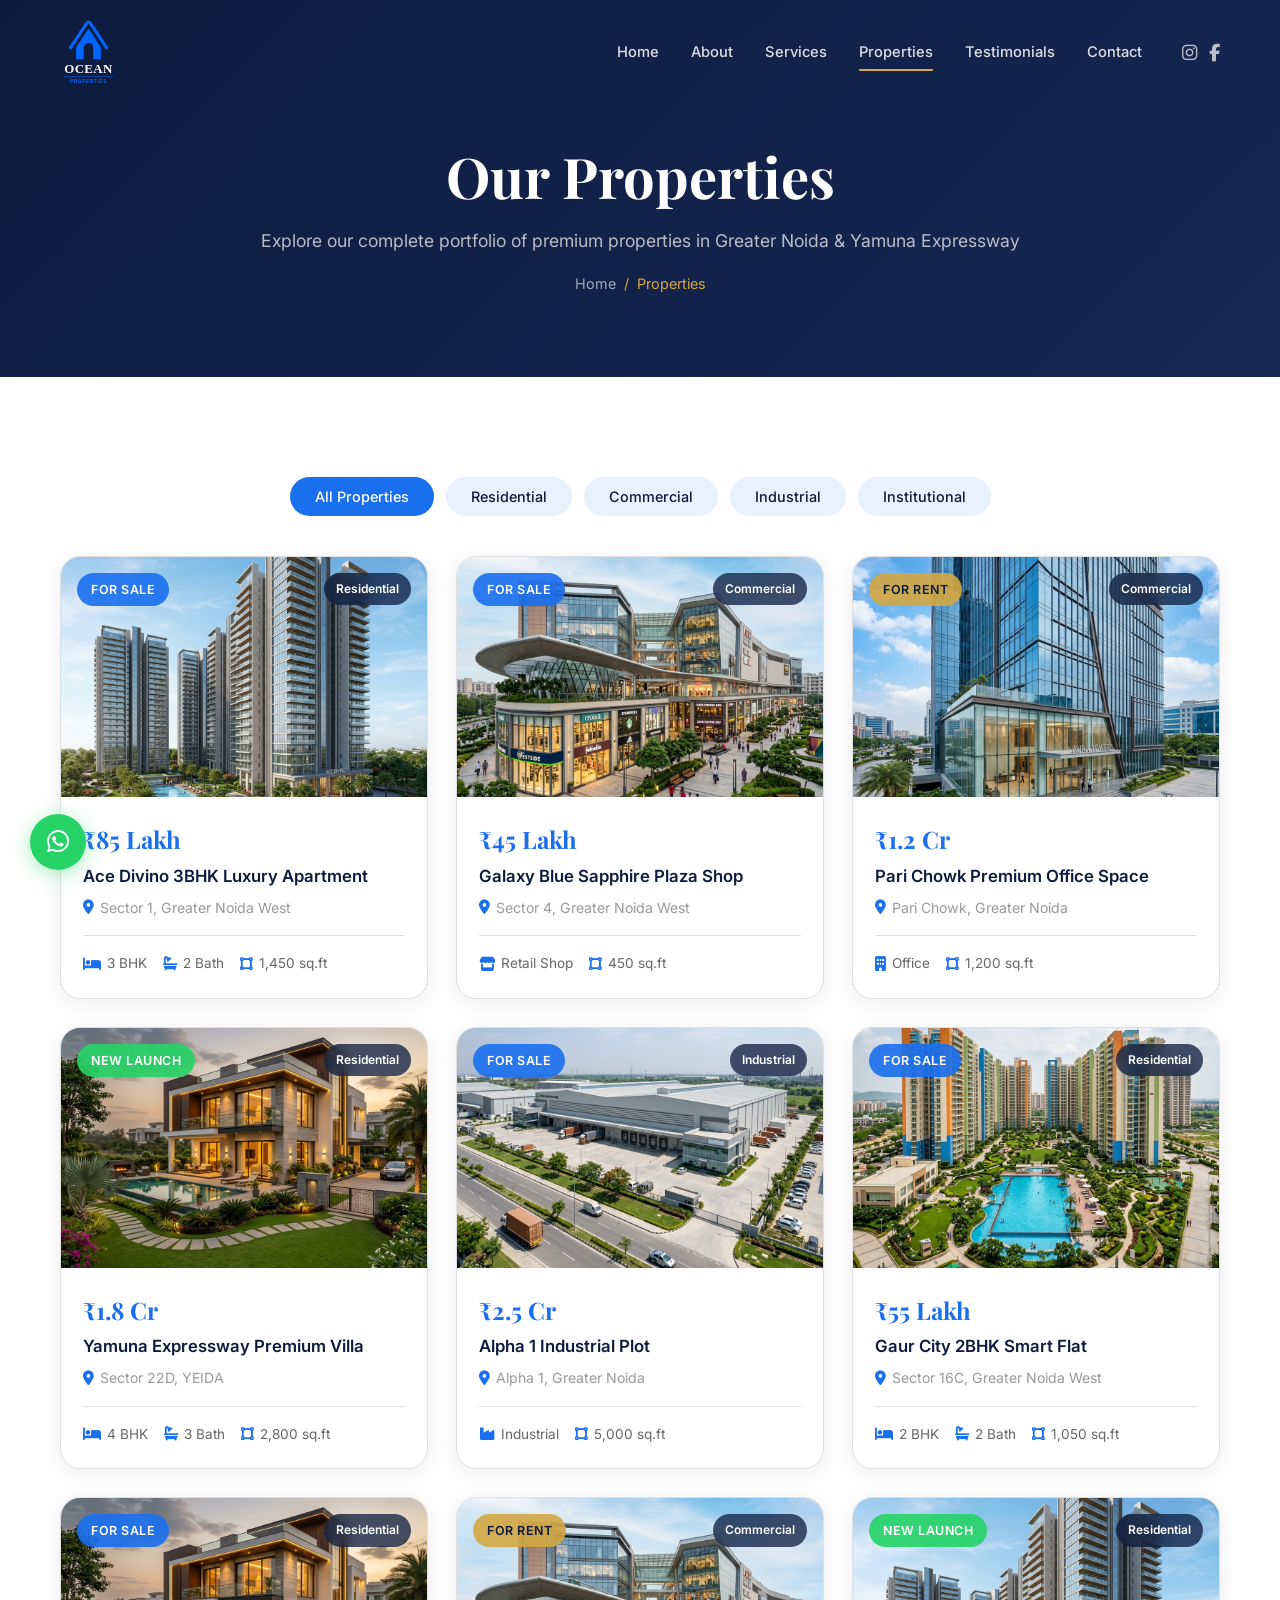
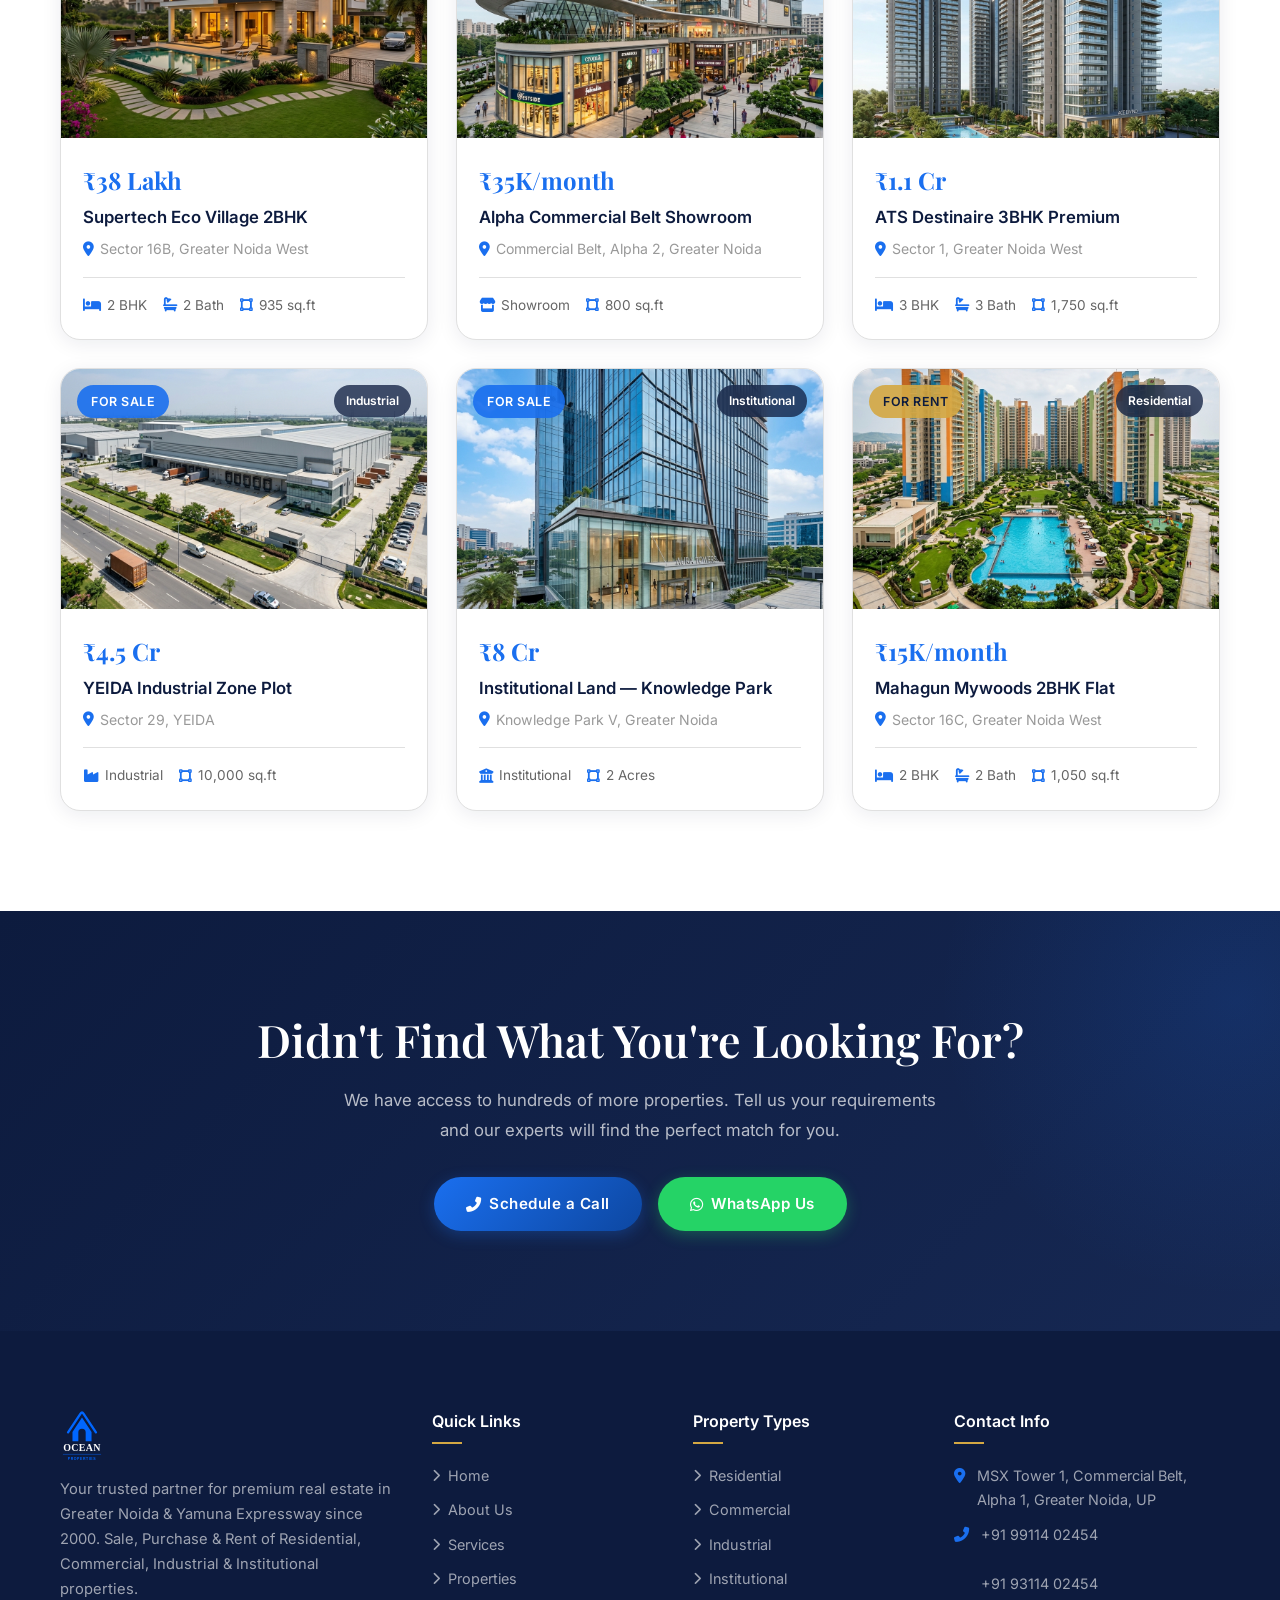
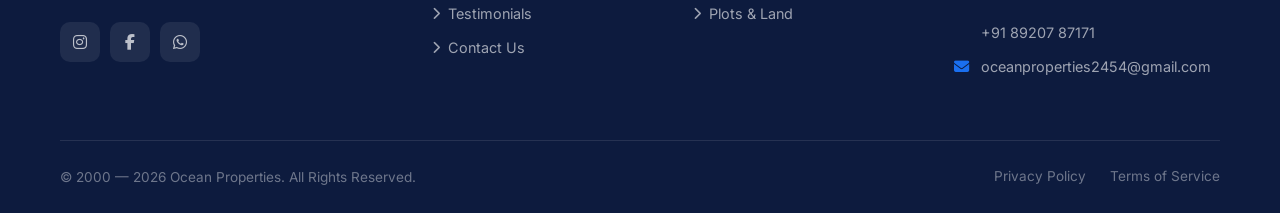
==== properties.html @ 9253c70d "Initial commit: Ocean Properties website ready for GitHub Pages" ====
<!DOCTYPE html>
<html lang="en">
<head>
  <meta charset="UTF-8">
  <meta name="viewport" content="width=device-width, initial-scale=1.0">
  <title>All Properties — Ocean Properties | Greater Noida & YEIDA</title>
  <meta name="description" content="Browse all properties available with Ocean Properties — Residential, Commercial, Industrial & Institutional properties in Greater Noida & Yamuna Expressway.">
  <meta name="keywords" content="properties Greater Noida, YEIDA plots, commercial shops, residential apartments, industrial land">
  
  <!-- Favicon -->
  <link rel="icon" type="image/svg+xml" href="logo.svg">

  <!-- Google Fonts -->
  <link rel="preconnect" href="https://fonts.googleapis.com">
  <link rel="preconnect" href="https://fonts.gstatic.com" crossorigin>

  <!-- Font Awesome Icons -->
  <link rel="stylesheet" href="https://cdnjs.cloudflare.com/ajax/libs/font-awesome/6.5.1/css/all.min.css">

  <!-- Stylesheet -->
  <link rel="stylesheet" href="css/style.css">
</head>
<body>

  <!-- ============ NAVIGATION ============ -->
  <nav class="navbar scrolled" id="navbar">
    <div class="container">
      <a href="index.html" class="navbar-logo">
        <img src="logo.svg" alt="Ocean Properties Logo">
      </a>

      <div class="nav-links" id="navLinks">
        <a href="index.html">Home</a>
        <a href="index.html#about">About</a>
        <a href="index.html#services">Services</a>
        <a href="properties.html" class="active">Properties</a>
        <a href="index.html#testimonials">Testimonials</a>
        <a href="index.html#contact">Contact</a>
        <div class="nav-social">
          <a href="https://www.instagram.com/oceanreal.estate/" target="_blank" rel="noopener" aria-label="Instagram"><i class="fab fa-instagram"></i></a>
          <a href="#" target="_blank" rel="noopener" aria-label="Facebook"><i class="fab fa-facebook-f"></i></a>
        </div>
      </div>

      <button class="hamburger" id="hamburger" aria-label="Toggle navigation menu">
        <span></span>
        <span></span>
        <span></span>
      </button>
    </div>
  </nav>

  <div class="nav-overlay" id="navOverlay"></div>

  <!-- ============ PAGE HERO ============ -->
  <section class="page-hero">
    <div class="container">
      <h1>Our Properties</h1>
      <p>Explore our complete portfolio of premium properties in Greater Noida & Yamuna Expressway</p>
      <div class="breadcrumb">
        <a href="index.html">Home</a>
        <span>/</span>
        <span>Properties</span>
      </div>
    </div>
  </section>

  <!-- ============ PROPERTIES LISTING ============ -->
  <section class="section properties">
    <div class="container">
      <!-- Filter Tabs -->
      <div class="filter-tabs reveal">
        <button class="filter-tab active" data-filter="all">All Properties</button>
        <button class="filter-tab" data-filter="residential">Residential</button>
        <button class="filter-tab" data-filter="commercial">Commercial</button>
        <button class="filter-tab" data-filter="industrial">Industrial</button>
        <button class="filter-tab" data-filter="institutional">Institutional</button>
      </div>

      <div class="properties-grid">

        <!-- Property 1 -->
        <div class="property-card reveal" data-category="residential">
          <div class="property-card-image">
            <img src="images/property-1.png" alt="Ace Divino 3BHK Apartment">
            <span class="property-badge badge-sale">For Sale</span>
            <span class="property-type-badge">Residential</span>
          </div>
          <div class="property-card-content">
            <div class="property-price">₹85 Lakh</div>
            <h3 class="property-title">Ace Divino 3BHK Luxury Apartment</h3>
            <div class="property-location">
              <i class="fas fa-map-marker-alt"></i>
              Sector 1, Greater Noida West
            </div>
            <div class="property-specs">
              <div class="property-spec"><i class="fas fa-bed"></i> 3 BHK</div>
              <div class="property-spec"><i class="fas fa-bath"></i> 2 Bath</div>
              <div class="property-spec"><i class="fas fa-vector-square"></i> 1,450 sq.ft</div>
            </div>
          </div>
        </div>

        <!-- Property 2 -->
        <div class="property-card reveal" data-category="commercial">
          <div class="property-card-image">
            <img src="images/property-2.png" alt="Galaxy Blue Sapphire Plaza">
            <span class="property-badge badge-sale">For Sale</span>
            <span class="property-type-badge">Commercial</span>
          </div>
          <div class="property-card-content">
            <div class="property-price">₹45 Lakh</div>
            <h3 class="property-title">Galaxy Blue Sapphire Plaza Shop</h3>
            <div class="property-location">
              <i class="fas fa-map-marker-alt"></i>
              Sector 4, Greater Noida West
            </div>
            <div class="property-specs">
              <div class="property-spec"><i class="fas fa-store"></i> Retail Shop</div>
              <div class="property-spec"><i class="fas fa-vector-square"></i> 450 sq.ft</div>
            </div>
          </div>
        </div>

        <!-- Property 3 -->
        <div class="property-card reveal" data-category="commercial">
          <div class="property-card-image">
            <img src="images/property-3.png" alt="Pari Chowk Premium Office">
            <span class="property-badge badge-rent">For Rent</span>
            <span class="property-type-badge">Commercial</span>
          </div>
          <div class="property-card-content">
            <div class="property-price">₹1.2 Cr</div>
            <h3 class="property-title">Pari Chowk Premium Office Space</h3>
            <div class="property-location">
              <i class="fas fa-map-marker-alt"></i>
              Pari Chowk, Greater Noida
            </div>
            <div class="property-specs">
              <div class="property-spec"><i class="fas fa-building"></i> Office</div>
              <div class="property-spec"><i class="fas fa-vector-square"></i> 1,200 sq.ft</div>
            </div>
          </div>
        </div>

        <!-- Property 4 -->
        <div class="property-card reveal" data-category="residential">
          <div class="property-card-image">
            <img src="images/property-4.png" alt="Yamuna Expressway Villa">
            <span class="property-badge badge-new">New Launch</span>
            <span class="property-type-badge">Residential</span>
          </div>
          <div class="property-card-content">
            <div class="property-price">₹1.8 Cr</div>
            <h3 class="property-title">Yamuna Expressway Premium Villa</h3>
            <div class="property-location">
              <i class="fas fa-map-marker-alt"></i>
              Sector 22D, YEIDA
            </div>
            <div class="property-specs">
              <div class="property-spec"><i class="fas fa-bed"></i> 4 BHK</div>
              <div class="property-spec"><i class="fas fa-bath"></i> 3 Bath</div>
              <div class="property-spec"><i class="fas fa-vector-square"></i> 2,800 sq.ft</div>
            </div>
          </div>
        </div>

        <!-- Property 5 -->
        <div class="property-card reveal" data-category="industrial">
          <div class="property-card-image">
            <img src="images/property-5.png" alt="Alpha 1 Industrial Plot">
            <span class="property-badge badge-sale">For Sale</span>
            <span class="property-type-badge">Industrial</span>
          </div>
          <div class="property-card-content">
            <div class="property-price">₹2.5 Cr</div>
            <h3 class="property-title">Alpha 1 Industrial Plot</h3>
            <div class="property-location">
              <i class="fas fa-map-marker-alt"></i>
              Alpha 1, Greater Noida
            </div>
            <div class="property-specs">
              <div class="property-spec"><i class="fas fa-industry"></i> Industrial</div>
              <div class="property-spec"><i class="fas fa-vector-square"></i> 5,000 sq.ft</div>
            </div>
          </div>
        </div>

        <!-- Property 6 -->
        <div class="property-card reveal" data-category="residential">
          <div class="property-card-image">
            <img src="images/property-6.png" alt="Gaur City 2BHK Flat">
            <span class="property-badge badge-sale">For Sale</span>
            <span class="property-type-badge">Residential</span>
          </div>
          <div class="property-card-content">
            <div class="property-price">₹55 Lakh</div>
            <h3 class="property-title">Gaur City 2BHK Smart Flat</h3>
            <div class="property-location">
              <i class="fas fa-map-marker-alt"></i>
              Sector 16C, Greater Noida West
            </div>
            <div class="property-specs">
              <div class="property-spec"><i class="fas fa-bed"></i> 2 BHK</div>
              <div class="property-spec"><i class="fas fa-bath"></i> 2 Bath</div>
              <div class="property-spec"><i class="fas fa-vector-square"></i> 1,050 sq.ft</div>
            </div>
          </div>
        </div>

        <!-- Property 7 -->
        <div class="property-card reveal" data-category="residential">
          <div class="property-card-image">
            <img src="images/property-4.png" alt="Supertech Eco Village">
            <span class="property-badge badge-sale">For Sale</span>
            <span class="property-type-badge">Residential</span>
          </div>
          <div class="property-card-content">
            <div class="property-price">₹38 Lakh</div>
            <h3 class="property-title">Supertech Eco Village 2BHK</h3>
            <div class="property-location">
              <i class="fas fa-map-marker-alt"></i>
              Sector 16B, Greater Noida West
            </div>
            <div class="property-specs">
              <div class="property-spec"><i class="fas fa-bed"></i> 2 BHK</div>
              <div class="property-spec"><i class="fas fa-bath"></i> 2 Bath</div>
              <div class="property-spec"><i class="fas fa-vector-square"></i> 935 sq.ft</div>
            </div>
          </div>
        </div>

        <!-- Property 8 -->
        <div class="property-card reveal" data-category="commercial">
          <div class="property-card-image">
            <img src="images/property-2.png" alt="Alpha Commercial Belt">
            <span class="property-badge badge-rent">For Rent</span>
            <span class="property-type-badge">Commercial</span>
          </div>
          <div class="property-card-content">
            <div class="property-price">₹35K/month</div>
            <h3 class="property-title">Alpha Commercial Belt Showroom</h3>
            <div class="property-location">
              <i class="fas fa-map-marker-alt"></i>
              Commercial Belt, Alpha 2, Greater Noida
            </div>
            <div class="property-specs">
              <div class="property-spec"><i class="fas fa-store"></i> Showroom</div>
              <div class="property-spec"><i class="fas fa-vector-square"></i> 800 sq.ft</div>
            </div>
          </div>
        </div>

        <!-- Property 9 -->
        <div class="property-card reveal" data-category="residential">
          <div class="property-card-image">
            <img src="images/property-1.png" alt="ATS Destinaire">
            <span class="property-badge badge-new">New Launch</span>
            <span class="property-type-badge">Residential</span>
          </div>
          <div class="property-card-content">
            <div class="property-price">₹1.1 Cr</div>
            <h3 class="property-title">ATS Destinaire 3BHK Premium</h3>
            <div class="property-location">
              <i class="fas fa-map-marker-alt"></i>
              Sector 1, Greater Noida West
            </div>
            <div class="property-specs">
              <div class="property-spec"><i class="fas fa-bed"></i> 3 BHK</div>
              <div class="property-spec"><i class="fas fa-bath"></i> 3 Bath</div>
              <div class="property-spec"><i class="fas fa-vector-square"></i> 1,750 sq.ft</div>
            </div>
          </div>
        </div>

        <!-- Property 10 -->
        <div class="property-card reveal" data-category="industrial">
          <div class="property-card-image">
            <img src="images/property-5.png" alt="YEIDA Industrial Land">
            <span class="property-badge badge-sale">For Sale</span>
            <span class="property-type-badge">Industrial</span>
          </div>
          <div class="property-card-content">
            <div class="property-price">₹4.5 Cr</div>
            <h3 class="property-title">YEIDA Industrial Zone Plot</h3>
            <div class="property-location">
              <i class="fas fa-map-marker-alt"></i>
              Sector 29, YEIDA
            </div>
            <div class="property-specs">
              <div class="property-spec"><i class="fas fa-industry"></i> Industrial</div>
              <div class="property-spec"><i class="fas fa-vector-square"></i> 10,000 sq.ft</div>
            </div>
          </div>
        </div>

        <!-- Property 11 -->
        <div class="property-card reveal" data-category="institutional">
          <div class="property-card-image">
            <img src="images/property-3.png" alt="Institutional Land YEIDA">
            <span class="property-badge badge-sale">For Sale</span>
            <span class="property-type-badge">Institutional</span>
          </div>
          <div class="property-card-content">
            <div class="property-price">₹8 Cr</div>
            <h3 class="property-title">Institutional Land — Knowledge Park</h3>
            <div class="property-location">
              <i class="fas fa-map-marker-alt"></i>
              Knowledge Park V, Greater Noida
            </div>
            <div class="property-specs">
              <div class="property-spec"><i class="fas fa-university"></i> Institutional</div>
              <div class="property-spec"><i class="fas fa-vector-square"></i> 2 Acres</div>
            </div>
          </div>
        </div>

        <!-- Property 12 -->
        <div class="property-card reveal" data-category="residential">
          <div class="property-card-image">
            <img src="images/property-6.png" alt="Mahagun Mywoods">
            <span class="property-badge badge-rent">For Rent</span>
            <span class="property-type-badge">Residential</span>
          </div>
          <div class="property-card-content">
            <div class="property-price">₹15K/month</div>
            <h3 class="property-title">Mahagun Mywoods 2BHK Flat</h3>
            <div class="property-location">
              <i class="fas fa-map-marker-alt"></i>
              Sector 16C, Greater Noida West
            </div>
            <div class="property-specs">
              <div class="property-spec"><i class="fas fa-bed"></i> 2 BHK</div>
              <div class="property-spec"><i class="fas fa-bath"></i> 2 Bath</div>
              <div class="property-spec"><i class="fas fa-vector-square"></i> 1,050 sq.ft</div>
            </div>
          </div>
        </div>

      </div>
    </div>
  </section>

  <!-- ============ CTA SECTION ============ -->
  <section class="section why-us">
    <div class="container" style="text-align: center; position: relative; z-index: 1;">
      <div class="reveal">
        <h2 style="color: #fff; margin-bottom: 16px;">Didn't Find What You're Looking For?</h2>
        <p style="color: rgba(255,255,255,0.7); max-width: 600px; margin: 0 auto 32px; font-size: 1.05rem;">
          We have access to hundreds of more properties. Tell us your requirements and our experts will find the perfect match for you.
        </p>
        <div style="display: flex; gap: 16px; justify-content: center; flex-wrap: wrap;">
          <a href="index.html#contact" class="btn btn-primary">
            <i class="fas fa-phone-alt"></i> Schedule a Call
          </a>
          <a href="https://wa.me/919911402454?text=Hi%20Ocean%20Properties!%20I%20am%20looking%20for%20a%20property%20in%20Greater%20Noida." class="btn btn-whatsapp" target="_blank" rel="noopener">
            <i class="fab fa-whatsapp"></i> WhatsApp Us
          </a>
        </div>
      </div>
    </div>
  </section>

  <!-- ============ FOOTER ============ -->
  <footer class="footer">
    <div class="container">
      <div class="footer-grid">
        <div class="footer-brand">
          <img src="logo.svg" alt="Ocean Properties Logo">
          <p>Your trusted partner for premium real estate in Greater Noida & Yamuna Expressway since 2000. Sale, Purchase & Rent of Residential, Commercial, Industrial & Institutional properties.</p>
          <div class="footer-social">
            <a href="https://www.instagram.com/oceanreal.estate/" target="_blank" rel="noopener" aria-label="Instagram"><i class="fab fa-instagram"></i></a>
            <a href="#" target="_blank" rel="noopener" aria-label="Facebook"><i class="fab fa-facebook-f"></i></a>
            <a href="https://wa.me/919911402454" target="_blank" rel="noopener" aria-label="WhatsApp"><i class="fab fa-whatsapp"></i></a>
          </div>
        </div>

        <div class="footer-col">
          <h4>Quick Links</h4>
          <ul>
            <li><a href="index.html"><i class="fas fa-chevron-right"></i> Home</a></li>
            <li><a href="index.html#about"><i class="fas fa-chevron-right"></i> About Us</a></li>
            <li><a href="index.html#services"><i class="fas fa-chevron-right"></i> Services</a></li>
            <li><a href="properties.html"><i class="fas fa-chevron-right"></i> Properties</a></li>
            <li><a href="index.html#testimonials"><i class="fas fa-chevron-right"></i> Testimonials</a></li>
            <li><a href="index.html#contact"><i class="fas fa-chevron-right"></i> Contact Us</a></li>
          </ul>
        </div>

        <div class="footer-col">
          <h4>Property Types</h4>
          <ul>
            <li><a href="properties.html"><i class="fas fa-chevron-right"></i> Residential</a></li>
            <li><a href="properties.html"><i class="fas fa-chevron-right"></i> Commercial</a></li>
            <li><a href="properties.html"><i class="fas fa-chevron-right"></i> Industrial</a></li>
            <li><a href="properties.html"><i class="fas fa-chevron-right"></i> Institutional</a></li>
            <li><a href="properties.html"><i class="fas fa-chevron-right"></i> Plots & Land</a></li>
          </ul>
        </div>

        <div class="footer-col">
          <h4>Contact Info</h4>
          <ul class="footer-contact">
            <li>
              <i class="fas fa-map-marker-alt"></i>
              <span>MSX Tower 1, Commercial Belt, Alpha 1, Greater Noida, UP</span>
            </li>
            <li>
              <i class="fas fa-phone-alt"></i>
              <span>
                <a href="tel:+919911402454">+91 99114 02454</a><br>
                <a href="tel:+919311402454">+91 93114 02454</a><br>
                <a href="tel:+918920787171">+91 89207 87171</a>
              </span>
            </li>
            <li>
              <i class="fas fa-envelope"></i>
              <a href="mailto:oceanproperties2454@gmail.com">oceanproperties2454@gmail.com</a>
            </li>
          </ul>
        </div>
      </div>

      <div class="footer-bottom">
        <p>&copy; 2000 — 2026 Ocean Properties. All Rights Reserved.</p>
        <div class="footer-bottom-links">
          <a href="#">Privacy Policy</a>
          <a href="#">Terms of Service</a>
        </div>
      </div>
    </div>
  </footer>

  <!-- ============ FLOATING BUTTONS ============ -->
  <a href="https://wa.me/919911402454?text=Hi%20Ocean%20Properties!%20I%20am%20interested%20in%20a%20property%20consultation." class="whatsapp-float" target="_blank" rel="noopener" aria-label="Chat on WhatsApp">
    <i class="fab fa-whatsapp"></i>
  </a>

  <a href="#" class="back-to-top" aria-label="Back to top">
    <i class="fas fa-arrow-up"></i>
  </a>

  <!-- JavaScript -->
  <script src="js/main.js"></script>
</body>
</html>
---- css/style.css ----
/* ============================================
   OCEAN PROPERTIES — Design System & Styles
   ============================================ */

/* Google Fonts */
@import url('https://fonts.googleapis.com/css2?family=Playfair+Display:ital,wght@0,400;0,500;0,600;0,700;1,400;1,500&family=Inter:wght@300;400;500;600;700&display=swap');

/* ---- CSS Variables ---- */
:root {
  --primary: #1A6FEF;
  --primary-dark: #0D47A1;
  --primary-light: #4A90F7;
  --navy: #0D1B3E;
  --navy-light: #162853;
  --light-blue: #E8F1FD;
  --ice-blue: #F4F8FF;
  --white: #FFFFFF;
  --gold: #D4A843;
  --gold-light: #E8C96A;
  --text: #333333;
  --text-light: #666666;
  --text-muted: #999999;
  --border: #E0E0E0;
  --shadow: 0 4px 20px rgba(13, 27, 62, 0.08);
  --shadow-lg: 0 10px 40px rgba(13, 27, 62, 0.12);
  --shadow-xl: 0 20px 60px rgba(13, 27, 62, 0.15);
  --radius: 12px;
  --radius-lg: 20px;
  --transition: all 0.3s cubic-bezier(0.4, 0, 0.2, 1);
  --font-heading: 'Playfair Display', Georgia, serif;
  --font-body: 'Inter', -apple-system, BlinkMacSystemFont, sans-serif;
}

/* ---- Reset & Base ---- */
*,
*::before,
*::after {
  margin: 0;
  padding: 0;
  box-sizing: border-box;
}

html {
  scroll-behavior: smooth;
  font-size: 16px;
}

body {
  font-family: var(--font-body);
  color: var(--text);
  background: var(--white);
  line-height: 1.7;
  overflow-x: hidden;
  -webkit-font-smoothing: antialiased;
  -moz-osx-font-smoothing: grayscale;
}

a {
  text-decoration: none;
  color: inherit;
  transition: var(--transition);
}

ul,
ol {
  list-style: none;
}

img {
  max-width: 100%;
  height: auto;
  display: block;
}

button {
  cursor: pointer;
  border: none;
  outline: none;
  font-family: var(--font-body);
}

input,
textarea,
select {
  font-family: var(--font-body);
  outline: none;
}

.container {
  max-width: 1200px;
  margin: 0 auto;
  padding: 0 20px;
}

/* ---- Typography ---- */
h1,
h2,
h3,
h4,
h5,
h6 {
  font-family: var(--font-heading);
  color: var(--navy);
  line-height: 1.3;
}

h1 {
  font-size: clamp(2.2rem, 5vw, 3.5rem);
  font-weight: 700;
}

h2 {
  font-size: clamp(1.8rem, 4vw, 2.8rem);
  font-weight: 600;
}

h3 {
  font-size: clamp(1.3rem, 3vw, 1.6rem);
  font-weight: 600;
}

h4 {
  font-size: 1.2rem;
  font-weight: 600;
}

p {
  color: var(--text-light);
  line-height: 1.8;
}

/* ---- Section Styling ---- */
.section {
  padding: 100px 0;
}

.section-header {
  text-align: center;
  margin-bottom: 60px;
}

.section-header .section-tag {
  display: inline-block;
  font-size: 0.85rem;
  font-weight: 600;
  letter-spacing: 3px;
  text-transform: uppercase;
  color: var(--primary);
  margin-bottom: 12px;
  position: relative;
}

.section-header .section-tag::before,
.section-header .section-tag::after {
  content: '';
  display: inline-block;
  width: 30px;
  height: 2px;
  background: var(--primary);
  vertical-align: middle;
  margin: 0 12px;
}

.section-header h2 {
  margin-bottom: 16px;
}

.section-header p {
  max-width: 600px;
  margin: 0 auto;
  font-size: 1.05rem;
}

/* ---- Buttons ---- */
.btn {
  display: inline-flex;
  align-items: center;
  gap: 8px;
  padding: 14px 32px;
  font-size: 0.95rem;
  font-weight: 600;
  border-radius: 50px;
  transition: var(--transition);
  letter-spacing: 0.5px;
  position: relative;
  overflow: hidden;
}

.btn::before {
  content: '';
  position: absolute;
  top: 0;
  left: -100%;
  width: 100%;
  height: 100%;
  background: linear-gradient(90deg, transparent, rgba(255, 255, 255, 0.2), transparent);
  transition: left 0.5s;
}

.btn:hover::before {
  left: 100%;
}

.btn-primary {
  background: linear-gradient(135deg, var(--primary), var(--primary-dark));
  color: var(--white);
  box-shadow: 0 4px 15px rgba(26, 111, 239, 0.3);
}

.btn-primary:hover {
  transform: translateY(-2px);
  box-shadow: 0 8px 25px rgba(26, 111, 239, 0.4);
}

.btn-outline {
  background: transparent;
  color: var(--white);
  border: 2px solid var(--white);
}

.btn-outline:hover {
  background: var(--white);
  color: var(--navy);
  transform: translateY(-2px);
}

.btn-outline-dark {
  background: transparent;
  color: var(--navy);
  border: 2px solid var(--navy);
}

.btn-outline-dark:hover {
  background: var(--navy);
  color: var(--white);
  transform: translateY(-2px);
}

.btn-gold {
  background: linear-gradient(135deg, var(--gold), var(--gold-light));
  color: var(--navy);
  box-shadow: 0 4px 15px rgba(212, 168, 67, 0.3);
}

.btn-gold:hover {
  transform: translateY(-2px);
  box-shadow: 0 8px 25px rgba(212, 168, 67, 0.4);
}

.btn-whatsapp {
  background: #25D366;
  color: var(--white);
  box-shadow: 0 4px 15px rgba(37, 211, 102, 0.3);
}

.btn-whatsapp:hover {
  background: #20BD5A;
  transform: translateY(-2px);
  box-shadow: 0 8px 25px rgba(37, 211, 102, 0.4);
}

/* ============================================
   NAVIGATION
   ============================================ */
.navbar {
  position: fixed;
  top: 0;
  left: 0;
  width: 100%;
  z-index: 1000;
  padding: 20px 0;
  transition: var(--transition);
}

.navbar.scrolled {
  background: rgba(13, 27, 62, 0.95);
  backdrop-filter: blur(20px);
  -webkit-backdrop-filter: blur(20px);
  padding: 12px 0;
  box-shadow: 0 4px 30px rgba(0, 0, 0, 0.15);
}

.navbar .container {
  display: flex;
  align-items: center;
  justify-content: space-between;
}

.navbar-logo {
  display: flex;
  align-items: center;
  gap: 10px;
}

.navbar-logo img {
  height: 65px;
  width: auto;
}

.navbar-logo span {
  font-family: var(--font-heading);
  font-size: 1.3rem;
  font-weight: 700;
  color: var(--white);
}

.nav-links {
  display: flex;
  align-items: center;
  gap: 32px;
}

.nav-links a {
  color: rgba(255, 255, 255, 0.85);
  font-size: 0.92rem;
  font-weight: 500;
  position: relative;
  padding: 4px 0;
}

.nav-links a::after {
  content: '';
  position: absolute;
  bottom: -2px;
  left: 0;
  width: 0;
  height: 2px;
  background: var(--gold);
  transition: width 0.3s ease;
}

.nav-links a:hover {
  color: var(--white);
}

.nav-links a:hover::after,
.nav-links a.active::after {
  width: 100%;
}

.nav-links .btn {
  padding: 10px 24px;
  font-size: 0.88rem;
}

.nav-social {
  display: flex;
  align-items: center;
  gap: 12px;
  margin-left: 8px;
}

.nav-social a {
  color: rgba(255, 255, 255, 0.7);
  font-size: 1.1rem;
  transition: var(--transition);
}

.nav-social a:hover {
  color: var(--gold);
  transform: scale(1.15);
}

/* Hamburger */
.hamburger {
  display: none;
  flex-direction: column;
  gap: 5px;
  background: none;
  padding: 5px;
  z-index: 1001;
}

.hamburger span {
  display: block;
  width: 28px;
  height: 2.5px;
  background: var(--white);
  border-radius: 2px;
  transition: var(--transition);
}

.hamburger.active span:nth-child(1) {
  transform: rotate(45deg) translate(5px, 5px);
}

.hamburger.active span:nth-child(2) {
  opacity: 0;
}

.hamburger.active span:nth-child(3) {
  transform: rotate(-45deg) translate(5px, -5px);
}

/* ============================================
   HERO SECTION
   ============================================ */
.hero {
  position: relative;
  min-height: 100vh;
  display: flex;
  align-items: center;
  overflow: hidden;
}

.hero-bg {
  position: absolute;
  top: 0;
  left: 0;
  width: 100%;
  height: 100%;
  z-index: 0;
}

.hero-bg img {
  width: 100%;
  height: 100%;
  object-fit: cover;
}

.hero-overlay {
  position: absolute;
  top: 0;
  left: 0;
  width: 100%;
  height: 100%;
  background: linear-gradient(135deg,
      rgba(13, 27, 62, 0.92) 0%,
      rgba(13, 27, 62, 0.7) 40%,
      rgba(26, 111, 239, 0.4) 100%);
  z-index: 1;
}

.hero-content {
  position: relative;
  z-index: 2;
  max-width: 700px;
  padding-top: 80px;
}

.hero-badge {
  display: inline-flex;
  align-items: center;
  gap: 8px;
  background: rgba(212, 168, 67, 0.15);
  border: 1px solid rgba(212, 168, 67, 0.3);
  padding: 8px 20px;
  border-radius: 50px;
  color: var(--gold);
  font-size: 0.85rem;
  font-weight: 600;
  letter-spacing: 1.5px;
  text-transform: uppercase;
  margin-bottom: 24px;
  backdrop-filter: blur(10px);
}

.hero h1 {
  color: var(--white);
  font-size: clamp(2.5rem, 6vw, 4rem);
  margin-bottom: 20px;
  line-height: 1.15;
}

.hero h1 span {
  background: linear-gradient(135deg, var(--gold), var(--gold-light));
  -webkit-background-clip: text;
  -webkit-text-fill-color: transparent;
  background-clip: text;
}

.hero-description {
  color: rgba(255, 255, 255, 0.8) !important;
  font-size: 1.15rem;
  margin-bottom: 36px;
  max-width: 550px;
  line-height: 1.8;
}

.hero-buttons {
  display: flex;
  gap: 16px;
  flex-wrap: wrap;
  margin-bottom: 50px;
}

.hero-stats {
  display: flex;
  gap: 40px;
  padding-top: 40px;
  border-top: 1px solid rgba(255, 255, 255, 0.15);
}

.hero-stat {
  text-align: left;
}

.hero-stat .number {
  font-family: var(--font-heading);
  font-size: 2.2rem;
  font-weight: 700;
  color: var(--white);
  line-height: 1;
}

.hero-stat .number span {
  color: var(--gold);
}

.hero-stat .label {
  font-size: 0.85rem;
  color: rgba(255, 255, 255, 0.6);
  margin-top: 4px;
  text-transform: uppercase;
  letter-spacing: 1px;
}

/* Floating shapes */
.hero-shapes {
  position: absolute;
  top: 0;
  left: 0;
  width: 100%;
  height: 100%;
  z-index: 1;
  pointer-events: none;
}

.hero-shapes .shape {
  position: absolute;
  border-radius: 50%;
  opacity: 0.06;
  background: var(--white);
}

.hero-shapes .shape-1 {
  width: 400px;
  height: 400px;
  top: -100px;
  right: -100px;
  animation: float 8s ease-in-out infinite;
}

.hero-shapes .shape-2 {
  width: 250px;
  height: 250px;
  bottom: 100px;
  right: 200px;
  animation: float 6s ease-in-out infinite reverse;
}

.hero-shapes .shape-3 {
  width: 150px;
  height: 150px;
  bottom: -50px;
  left: 30%;
  animation: float 10s ease-in-out infinite;
}

@keyframes float {

  0%,
  100% {
    transform: translateY(0px) scale(1);
  }

  50% {
    transform: translateY(-30px) scale(1.05);
  }
}

/* ============================================
   ABOUT SECTION
   ============================================ */
.about {
  background: var(--white);
}

.about-grid {
  display: grid;
  grid-template-columns: 1fr 1fr;
  gap: 60px;
  align-items: center;
}

.about-image {
  position: relative;
  border-radius: var(--radius-lg);
  overflow: hidden;
}

.about-image img {
  width: 100%;
  height: 450px;
  object-fit: cover;
  border-radius: var(--radius-lg);
  transition: transform 0.6s ease;
}

.about-image:hover img {
  transform: scale(1.03);
}

.about-image-badge {
  position: absolute;
  bottom: 24px;
  left: 24px;
  background: linear-gradient(135deg, var(--primary), var(--primary-dark));
  color: var(--white);
  padding: 16px 28px;
  border-radius: var(--radius);
  box-shadow: var(--shadow-lg);
}

.about-image-badge .badge-number {
  font-family: var(--font-heading);
  font-size: 2.4rem;
  font-weight: 700;
  line-height: 1;
}

.about-image-badge .badge-text {
  font-size: 0.85rem;
  opacity: 0.9;
}

.about-content .section-tag {
  display: inline-block;
  font-size: 0.85rem;
  font-weight: 600;
  letter-spacing: 3px;
  text-transform: uppercase;
  color: var(--primary);
  margin-bottom: 12px;
}

.about-content h2 {
  margin-bottom: 20px;
}

.about-content>p {
  margin-bottom: 16px;
  font-size: 1.02rem;
}

.about-features {
  display: grid;
  grid-template-columns: 1fr 1fr;
  gap: 16px;
  margin: 30px 0;
}

.about-feature {
  display: flex;
  align-items: center;
  gap: 12px;
  padding: 12px 16px;
  background: var(--ice-blue);
  border-radius: var(--radius);
  transition: var(--transition);
}

.about-feature:hover {
  transform: translateX(5px);
  background: var(--light-blue);
}

.about-feature i {
  color: var(--primary);
  font-size: 1.2rem;
  width: 36px;
  height: 36px;
  display: flex;
  align-items: center;
  justify-content: center;
  background: var(--white);
  border-radius: 50%;
  flex-shrink: 0;
}

.about-feature span {
  font-weight: 500;
  font-size: 0.92rem;
  color: var(--navy);
}

/* ============================================
   SERVICES SECTION
   ============================================ */
.services {
  background: var(--ice-blue);
}

.services-grid {
  display: grid;
  grid-template-columns: repeat(4, 1fr);
  gap: 24px;
}

.service-card {
  background: var(--white);
  border-radius: var(--radius-lg);
  padding: 40px 28px;
  text-align: center;
  position: relative;
  overflow: hidden;
  transition: var(--transition);
  border: 1px solid transparent;
}

.service-card::before {
  content: '';
  position: absolute;
  top: 0;
  left: 0;
  width: 100%;
  height: 4px;
  background: linear-gradient(90deg, var(--primary), var(--gold));
  transform: scaleX(0);
  transition: transform 0.4s ease;
}

.service-card:hover {
  transform: translateY(-8px);
  box-shadow: var(--shadow-xl);
  border-color: rgba(26, 111, 239, 0.1);
}

.service-card:hover::before {
  transform: scaleX(1);
}

.service-icon {
  width: 72px;
  height: 72px;
  margin: 0 auto 20px;
  background: linear-gradient(135deg, var(--light-blue), var(--ice-blue));
  border-radius: 50%;
  display: flex;
  align-items: center;
  justify-content: center;
  transition: var(--transition);
}

.service-card:hover .service-icon {
  background: linear-gradient(135deg, var(--primary), var(--primary-dark));
}

.service-icon i {
  font-size: 1.8rem;
  color: var(--primary);
  transition: var(--transition);
}

.service-card:hover .service-icon i {
  color: var(--white);
}

.service-card h3 {
  margin-bottom: 12px;
  font-size: 1.2rem;
}

.service-card p {
  font-size: 0.92rem;
  line-height: 1.7;
}

/* ============================================
   FEATURED PROPERTIES
   ============================================ */
.properties {
  background: var(--white);
}

.properties-grid {
  display: grid;
  grid-template-columns: repeat(3, 1fr);
  gap: 28px;
}

.property-card {
  background: var(--white);
  border-radius: var(--radius-lg);
  overflow: hidden;
  box-shadow: var(--shadow);
  transition: var(--transition);
  border: 1px solid var(--border);
}

.property-card:hover {
  transform: translateY(-6px);
  box-shadow: var(--shadow-xl);
}

.property-card-image {
  position: relative;
  height: 240px;
  overflow: hidden;
}

.property-card-image img {
  width: 100%;
  height: 100%;
  object-fit: cover;
  transition: transform 0.5s ease;
}

.property-card:hover .property-card-image img {
  transform: scale(1.08);
}

.property-badge {
  position: absolute;
  top: 16px;
  left: 16px;
  padding: 6px 14px;
  border-radius: 50px;
  font-size: 0.78rem;
  font-weight: 600;
  text-transform: uppercase;
  letter-spacing: 0.5px;
}

.badge-sale {
  background: rgba(26, 111, 239, 0.9);
  color: var(--white);
}

.badge-rent {
  background: rgba(212, 168, 67, 0.9);
  color: var(--navy);
}

.badge-new {
  background: rgba(37, 211, 102, 0.9);
  color: var(--white);
}

.property-type-badge {
  position: absolute;
  top: 16px;
  right: 16px;
  padding: 6px 12px;
  border-radius: 50px;
  font-size: 0.75rem;
  font-weight: 600;
  background: rgba(13, 27, 62, 0.75);
  color: var(--white);
  backdrop-filter: blur(8px);
}

.property-card-content {
  padding: 22px;
}

.property-price {
  font-family: var(--font-heading);
  font-size: 1.5rem;
  font-weight: 700;
  color: var(--primary);
  margin-bottom: 6px;
}

.property-title {
  font-family: var(--font-body);
  font-size: 1.05rem;
  font-weight: 600;
  color: var(--navy);
  margin-bottom: 8px;
}

.property-location {
  display: flex;
  align-items: center;
  gap: 6px;
  color: var(--text-muted);
  font-size: 0.88rem;
  margin-bottom: 16px;
}

.property-location i {
  color: var(--primary);
  font-size: 0.9rem;
}

.property-specs {
  display: flex;
  gap: 16px;
  padding-top: 16px;
  border-top: 1px solid var(--border);
}

.property-spec {
  display: flex;
  align-items: center;
  gap: 6px;
  font-size: 0.85rem;
  color: var(--text-light);
}

.property-spec i {
  color: var(--primary);
  font-size: 0.9rem;
}

/* ============================================
   WHY CHOOSE US
   ============================================ */
.why-us {
  background: linear-gradient(135deg, var(--navy) 0%, var(--navy-light) 100%);
  position: relative;
  overflow: hidden;
}

.why-us::before {
  content: '';
  position: absolute;
  top: -50%;
  right: -20%;
  width: 600px;
  height: 600px;
  background: radial-gradient(circle, rgba(26, 111, 239, 0.15), transparent 70%);
  border-radius: 50%;
}

.why-us .section-header .section-tag {
  color: var(--gold);
}

.why-us .section-header .section-tag::before,
.why-us .section-header .section-tag::after {
  background: var(--gold);
}

.why-us .section-header h2 {
  color: var(--white);
}

.why-us .section-header p {
  color: rgba(255, 255, 255, 0.7);
}

.why-us-grid {
  display: grid;
  grid-template-columns: repeat(3, 1fr);
  gap: 28px;
  position: relative;
  z-index: 1;
}

.why-us-card {
  background: rgba(255, 255, 255, 0.05);
  border: 1px solid rgba(255, 255, 255, 0.1);
  border-radius: var(--radius-lg);
  padding: 36px 28px;
  backdrop-filter: blur(10px);
  transition: var(--transition);
}

.why-us-card:hover {
  background: rgba(255, 255, 255, 0.1);
  border-color: rgba(212, 168, 67, 0.3);
  transform: translateY(-5px);
}

.why-us-card .icon {
  width: 56px;
  height: 56px;
  background: linear-gradient(135deg, var(--primary), var(--primary-dark));
  border-radius: 14px;
  display: flex;
  align-items: center;
  justify-content: center;
  margin-bottom: 20px;
}

.why-us-card .icon i {
  color: var(--white);
  font-size: 1.4rem;
}

.why-us-card h3 {
  color: var(--white);
  margin-bottom: 12px;
  font-size: 1.15rem;
}

.why-us-card p {
  color: rgba(255, 255, 255, 0.6);
  font-size: 0.92rem;
}

/* ============================================
   TESTIMONIALS
   ============================================ */
.testimonials {
  background: var(--ice-blue);
  overflow: hidden;
}

.testimonial-slider {
  position: relative;
  max-width: 800px;
  margin: 0 auto;
  overflow: hidden;
}

.testimonial-track {
  display: flex;
  transition: transform 0.5s cubic-bezier(0.4, 0, 0.2, 1);
}

.testimonial-card {
  min-width: 100%;
  padding: 0 20px;
}

.testimonial-inner {
  background: var(--white);
  border-radius: var(--radius-lg);
  padding: 44px;
  box-shadow: var(--shadow);
  text-align: center;
  position: relative;
}

.testimonial-inner::before {
  content: '\201C';
  font-family: var(--font-heading);
  font-size: 5rem;
  color: var(--primary);
  opacity: 0.1;
  position: absolute;
  top: 10px;
  left: 30px;
  line-height: 1;
}

.testimonial-stars {
  color: var(--gold);
  font-size: 1.1rem;
  margin-bottom: 20px;
  display: flex;
  justify-content: center;
  gap: 4px;
}

.testimonial-text {
  font-size: 1.08rem;
  line-height: 1.8;
  color: var(--text);
  font-style: italic;
  margin-bottom: 24px;
}

.testimonial-author {
  display: flex;
  align-items: center;
  justify-content: center;
  gap: 14px;
}

.testimonial-avatar {
  width: 52px;
  height: 52px;
  border-radius: 50%;
  background: linear-gradient(135deg, var(--primary), var(--gold));
  display: flex;
  align-items: center;
  justify-content: center;
  color: var(--white);
  font-weight: 700;
  font-size: 1.1rem;
}

.testimonial-info h4 {
  font-family: var(--font-body);
  font-size: 1rem;
  color: var(--navy);
  font-weight: 600;
}

.testimonial-info p {
  font-size: 0.85rem;
  color: var(--text-muted);
}

.testimonial-dots {
  display: flex;
  justify-content: center;
  gap: 10px;
  margin-top: 32px;
}

.testimonial-dot {
  width: 10px;
  height: 10px;
  border-radius: 50%;
  background: var(--border);
  border: none;
  cursor: pointer;
  transition: var(--transition);
}

.testimonial-dot.active {
  background: var(--primary);
  width: 32px;
  border-radius: 5px;
}

.testimonial-nav {
  display: flex;
  justify-content: center;
  gap: 12px;
  margin-top: 24px;
}

.testimonial-nav button {
  width: 44px;
  height: 44px;
  border-radius: 50%;
  background: var(--white);
  border: 1px solid var(--border);
  display: flex;
  align-items: center;
  justify-content: center;
  font-size: 1rem;
  color: var(--navy);
  transition: var(--transition);
}

.testimonial-nav button:hover {
  background: var(--primary);
  color: var(--white);
  border-color: var(--primary);
}

/* ============================================
   CONTACT SECTION
   ============================================ */
.contact {
  background: var(--white);
}

.contact-grid {
  display: grid;
  grid-template-columns: 1fr 1fr;
  gap: 50px;
}

.contact-info h3 {
  font-size: 1.8rem;
  margin-bottom: 16px;
}

.contact-info>p {
  margin-bottom: 30px;
  font-size: 1.02rem;
}

.contact-details {
  display: flex;
  flex-direction: column;
  gap: 20px;
  margin-bottom: 32px;
}

.contact-detail {
  display: flex;
  align-items: flex-start;
  gap: 16px;
}

.contact-detail .icon {
  width: 48px;
  height: 48px;
  background: var(--light-blue);
  border-radius: 12px;
  display: flex;
  align-items: center;
  justify-content: center;
  flex-shrink: 0;
}

.contact-detail .icon i {
  color: var(--primary);
  font-size: 1.2rem;
}

.contact-detail .detail-content h4 {
  font-family: var(--font-body);
  font-size: 0.92rem;
  font-weight: 600;
  color: var(--navy);
  margin-bottom: 4px;
}

.contact-detail .detail-content p,
.contact-detail .detail-content a {
  font-size: 0.9rem;
  color: var(--text-light);
}

.contact-detail .detail-content a:hover {
  color: var(--primary);
}

.contact-social {
  display: flex;
  gap: 12px;
}

.contact-social a {
  width: 44px;
  height: 44px;
  border-radius: 12px;
  background: var(--light-blue);
  display: flex;
  align-items: center;
  justify-content: center;
  color: var(--primary);
  font-size: 1.1rem;
  transition: var(--transition);
}

.contact-social a:hover {
  background: var(--primary);
  color: var(--white);
  transform: translateY(-3px);
}

.contact-form-wrapper {
  background: var(--ice-blue);
  border-radius: var(--radius-lg);
  padding: 40px;
}

.contact-form-wrapper h3 {
  font-size: 1.4rem;
  margin-bottom: 8px;
}

.contact-form-wrapper>p {
  font-size: 0.92rem;
  margin-bottom: 24px;
}

.contact-form .form-row {
  display: grid;
  grid-template-columns: 1fr 1fr;
  gap: 16px;
}

.form-group {
  margin-bottom: 16px;
}

.form-group label {
  display: block;
  font-size: 0.88rem;
  font-weight: 500;
  color: var(--navy);
  margin-bottom: 6px;
}

.form-group input,
.form-group select,
.form-group textarea {
  width: 100%;
  padding: 12px 16px;
  border: 1px solid var(--border);
  border-radius: var(--radius);
  font-size: 0.92rem;
  color: var(--text);
  background: var(--white);
  transition: var(--transition);
}

.form-group input:focus,
.form-group select:focus,
.form-group textarea:focus {
  border-color: var(--primary);
  box-shadow: 0 0 0 3px rgba(26, 111, 239, 0.1);
}

.form-group textarea {
  resize: vertical;
  min-height: 100px;
}

.contact-form .btn {
  width: 100%;
  justify-content: center;
  padding: 16px;
  font-size: 1rem;
}

/* Map */
.map-section {
  padding: 0 0 100px;
}

.map-container {
  border-radius: var(--radius-lg);
  overflow: hidden;
  box-shadow: var(--shadow-lg);
  height: 400px;
}

.map-container iframe {
  width: 100%;
  height: 100%;
  border: none;
}

/* ============================================
   FOOTER
   ============================================ */
.footer {
  background: var(--navy);
  padding: 80px 0 0;
}

.footer-grid {
  display: grid;
  grid-template-columns: 1.5fr 1fr 1fr 1.2fr;
  gap: 40px;
  padding-bottom: 50px;
  border-bottom: 1px solid rgba(255, 255, 255, 0.1);
}

.footer-brand img {
  height: 50px;
  margin-bottom: 16px;
}

.footer-brand p {
  color: rgba(255, 255, 255, 0.6);
  font-size: 0.92rem;
  margin-bottom: 20px;
  line-height: 1.7;
}

.footer-social {
  display: flex;
  gap: 10px;
}

.footer-social a {
  width: 40px;
  height: 40px;
  border-radius: 10px;
  background: rgba(255, 255, 255, 0.08);
  display: flex;
  align-items: center;
  justify-content: center;
  color: rgba(255, 255, 255, 0.7);
  transition: var(--transition);
}

.footer-social a:hover {
  background: var(--primary);
  color: var(--white);
  transform: translateY(-3px);
}

.footer-col h4 {
  color: var(--white);
  font-family: var(--font-body);
  font-size: 1rem;
  font-weight: 600;
  margin-bottom: 20px;
  position: relative;
  padding-bottom: 12px;
}

.footer-col h4::after {
  content: '';
  position: absolute;
  bottom: 0;
  left: 0;
  width: 30px;
  height: 2px;
  background: var(--gold);
}

.footer-col ul li {
  margin-bottom: 10px;
}

.footer-col ul li a {
  color: rgba(255, 255, 255, 0.6);
  font-size: 0.9rem;
  transition: var(--transition);
  display: flex;
  align-items: center;
  gap: 8px;
}

.footer-col ul li a:hover {
  color: var(--gold);
  transform: translateX(5px);
}

.footer-col ul li a i {
  font-size: 0.8rem;
}

.footer-contact li {
  display: flex;
  align-items: flex-start;
  gap: 12px;
  margin-bottom: 14px;
}

.footer-contact li i {
  color: var(--primary);
  margin-top: 4px;
  font-size: 0.95rem;
}

.footer-contact li span,
.footer-contact li a {
  color: rgba(255, 255, 255, 0.6);
  font-size: 0.9rem;
}

.footer-bottom {
  padding: 24px 0;
  display: flex;
  align-items: center;
  justify-content: space-between;
  flex-wrap: wrap;
  gap: 12px;
}

.footer-bottom p {
  color: rgba(255, 255, 255, 0.4);
  font-size: 0.85rem;
}

.footer-bottom-links {
  display: flex;
  gap: 24px;
}

.footer-bottom-links a {
  color: rgba(255, 255, 255, 0.4);
  font-size: 0.85rem;
}

.footer-bottom-links a:hover {
  color: var(--gold);
}

/* ============================================
   PROPERTIES PAGE
   ============================================ */
.page-hero {
  background: linear-gradient(135deg, var(--navy), var(--navy-light));
  padding: 140px 0 80px;
  text-align: center;
}

.page-hero h1 {
  color: var(--white);
  margin-bottom: 12px;
}

.page-hero p {
  color: rgba(255, 255, 255, 0.7);
  font-size: 1.1rem;
}

.breadcrumb {
  display: flex;
  justify-content: center;
  gap: 8px;
  margin-top: 16px;
  font-size: 0.9rem;
}

.breadcrumb a {
  color: rgba(255, 255, 255, 0.6);
}

.breadcrumb a:hover {
  color: var(--gold);
}

.breadcrumb span {
  color: var(--gold);
}

.filter-tabs {
  display: flex;
  justify-content: center;
  gap: 12px;
  flex-wrap: wrap;
  margin-bottom: 40px;
}

.filter-tab {
  padding: 10px 24px;
  border-radius: 50px;
  background: var(--light-blue);
  color: var(--navy);
  font-size: 0.9rem;
  font-weight: 500;
  cursor: pointer;
  transition: var(--transition);
  border: 1px solid transparent;
}

.filter-tab:hover {
  background: var(--primary);
  color: var(--white);
}

.filter-tab.active {
  background: var(--primary);
  color: var(--white);
}

/* ============================================
   SCROLL ANIMATIONS
   ============================================ */
.reveal {
  opacity: 0;
  transform: translateY(40px);
  transition: opacity 0.8s ease, transform 0.8s ease;
}

.reveal.active {
  opacity: 1;
  transform: translateY(0);
}

.reveal-left {
  opacity: 0;
  transform: translateX(-40px);
  transition: opacity 0.8s ease, transform 0.8s ease;
}

.reveal-left.active {
  opacity: 1;
  transform: translateX(0);
}

.reveal-right {
  opacity: 0;
  transform: translateX(40px);
  transition: opacity 0.8s ease, transform 0.8s ease;
}

.reveal-right.active {
  opacity: 1;
  transform: translateX(0);
}

/* ============================================
   BACK TO TOP BUTTON
   ============================================ */
.back-to-top {
  position: fixed;
  bottom: 30px;
  right: 30px;
  width: 48px;
  height: 48px;
  border-radius: 50%;
  background: linear-gradient(135deg, var(--primary), var(--primary-dark));
  color: var(--white);
  display: flex;
  align-items: center;
  justify-content: center;
  font-size: 1.2rem;
  box-shadow: var(--shadow-lg);
  z-index: 999;
  opacity: 0;
  visibility: hidden;
  transform: translateY(20px);
  transition: var(--transition);
}

.back-to-top.visible {
  opacity: 1;
  visibility: visible;
  transform: translateY(0);
}

.back-to-top:hover {
  transform: translateY(-3px);
  box-shadow: var(--shadow-xl);
}

/* WhatsApp Float Button */
.whatsapp-float {
  position: fixed;
  bottom: 30px;
  left: 30px;
  width: 56px;
  height: 56px;
  border-radius: 50%;
  background: #25D366;
  color: var(--white);
  display: flex;
  align-items: center;
  justify-content: center;
  font-size: 1.6rem;
  box-shadow: 0 4px 20px rgba(37, 211, 102, 0.4);
  z-index: 999;
  transition: var(--transition);
  animation: pulse-whatsapp 2s infinite;
}

.whatsapp-float:hover {
  transform: scale(1.1);
  box-shadow: 0 6px 30px rgba(37, 211, 102, 0.5);
}

@keyframes pulse-whatsapp {
  0% {
    box-shadow: 0 0 0 0 rgba(37, 211, 102, 0.6);
  }

  70% {
    box-shadow: 0 0 0 15px rgba(37, 211, 102, 0);
  }

  100% {
    box-shadow: 0 0 0 0 rgba(37, 211, 102, 0);
  }
}

/* ============================================
   FORM SUCCESS / ERROR MESSAGES
   ============================================ */
.form-message {
  padding: 14px 20px;
  border-radius: var(--radius);
  margin-top: 16px;
  font-size: 0.92rem;
  font-weight: 500;
  display: none;
}

.form-message.success {
  display: block;
  background: #e6f9ee;
  color: #1a8f4a;
  border: 1px solid #b8efc9;
}

.form-message.error {
  display: block;
  background: #fde8e8;
  color: #c53030;
  border: 1px solid #f5c6c6;
}

/* ============================================
   LOADING SPINNER
   ============================================ */
.spinner {
  display: inline-block;
  width: 18px;
  height: 18px;
  border: 2px solid rgba(255, 255, 255, 0.3);
  border-top-color: var(--white);
  border-radius: 50%;
  animation: spin 0.6s linear infinite;
  margin-right: 8px;
}

@keyframes spin {
  to {
    transform: rotate(360deg);
  }
}

/* ============================================
   RESPONSIVE DESIGN
   ============================================ */

/* Tablet */
@media (max-width: 1024px) {
  .services-grid {
    grid-template-columns: repeat(2, 1fr);
  }

  .properties-grid {
    grid-template-columns: repeat(2, 1fr);
  }

  .why-us-grid {
    grid-template-columns: repeat(2, 1fr);
  }

  .footer-grid {
    grid-template-columns: repeat(2, 1fr);
  }

  .hero-stats {
    gap: 24px;
  }

  .about-grid {
    gap: 40px;
  }
}

/* Mobile */
@media (max-width: 768px) {
  .section {
    padding: 70px 0;
  }

  .nav-links {
    position: fixed;
    top: 0;
    right: -100%;
    width: 80%;
    max-width: 360px;
    height: 100vh;
    background: var(--navy);
    flex-direction: column;
    align-items: flex-start;
    padding: 100px 32px 32px;
    gap: 20px;
    transition: right 0.4s cubic-bezier(0.4, 0, 0.2, 1);
    box-shadow: -5px 0 30px rgba(0, 0, 0, 0.3);
    z-index: 1000;
  }

  .nav-links.open {
    right: 0;
  }

  .nav-links a {
    font-size: 1.05rem;
    width: 100%;
    padding: 10px 0;
    border-bottom: 1px solid rgba(255, 255, 255, 0.08);
  }

  .nav-social {
    margin-left: 0;
    margin-top: 12px;
  }

  .hamburger {
    display: flex;
  }

  .hero h1 {
    font-size: clamp(1.9rem, 7vw, 2.8rem);
  }

  .hero-stats {
    flex-direction: column;
    gap: 20px;
  }

  .hero-stat {
    display: flex;
    align-items: center;
    gap: 12px;
  }

  .about-grid {
    grid-template-columns: 1fr;
    gap: 32px;
  }

  .about-image img {
    height: 300px;
  }

  .about-features {
    grid-template-columns: 1fr;
  }

  .services-grid {
    grid-template-columns: 1fr;
    gap: 16px;
  }

  .service-card {
    padding: 28px 24px;
  }

  .properties-grid {
    grid-template-columns: 1fr;
  }

  .why-us-grid {
    grid-template-columns: 1fr;
  }

  .contact-grid {
    grid-template-columns: 1fr;
    gap: 32px;
  }

  .contact-form-wrapper {
    padding: 28px;
  }

  .contact-form .form-row {
    grid-template-columns: 1fr;
  }

  .map-container {
    height: 300px;
  }

  .footer-grid {
    grid-template-columns: 1fr;
    gap: 32px;
  }

  .footer-bottom {
    flex-direction: column;
    text-align: center;
  }

  .testimonial-inner {
    padding: 28px 20px;
  }

  .section-header .section-tag::before,
  .section-header .section-tag::after {
    width: 18px;
    margin: 0 8px;
  }

  .hero-buttons {
    flex-direction: column;
    align-items: flex-start;
  }

  .hero-buttons .btn {
    width: 100%;
    justify-content: center;
  }
}

/* Small Mobile */
@media (max-width: 480px) {
  .container {
    padding: 0 16px;
  }

  h1 {
    font-size: 1.8rem;
  }

  h2 {
    font-size: 1.5rem;
  }

  .hero-badge {
    font-size: 0.75rem;
    padding: 6px 14px;
  }

  .property-card-image {
    height: 200px;
  }

  .back-to-top {
    bottom: 20px;
    right: 20px;
    width: 42px;
    height: 42px;
  }

  .whatsapp-float {
    bottom: 20px;
    left: 20px;
    width: 48px;
    height: 48px;
    font-size: 1.4rem;
  }
}

/* Nav overlay for mobile */
.nav-overlay {
  display: none;
  position: fixed;
  top: 0;
  left: 0;
  width: 100%;
  height: 100%;
  background: rgba(0, 0, 0, 0.5);
  z-index: 999;
}

.nav-overlay.active {
  display: block;
}
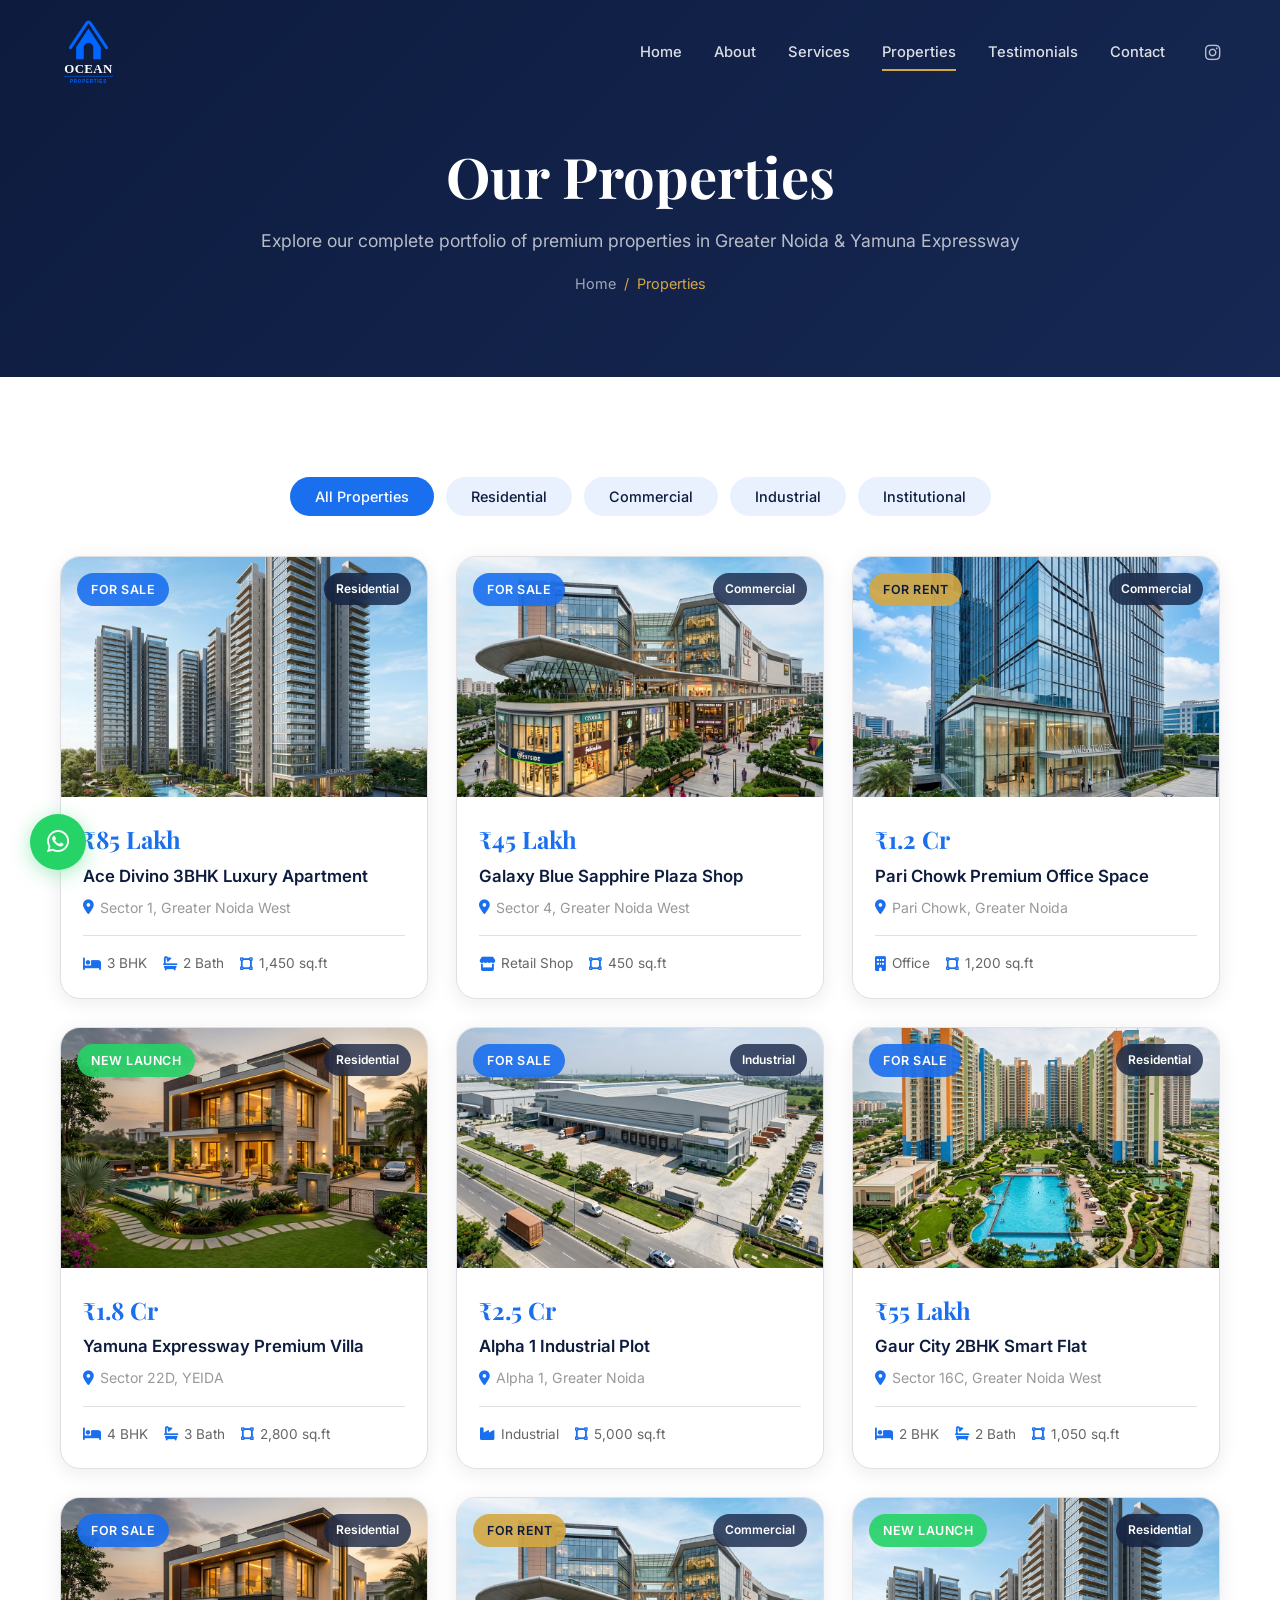
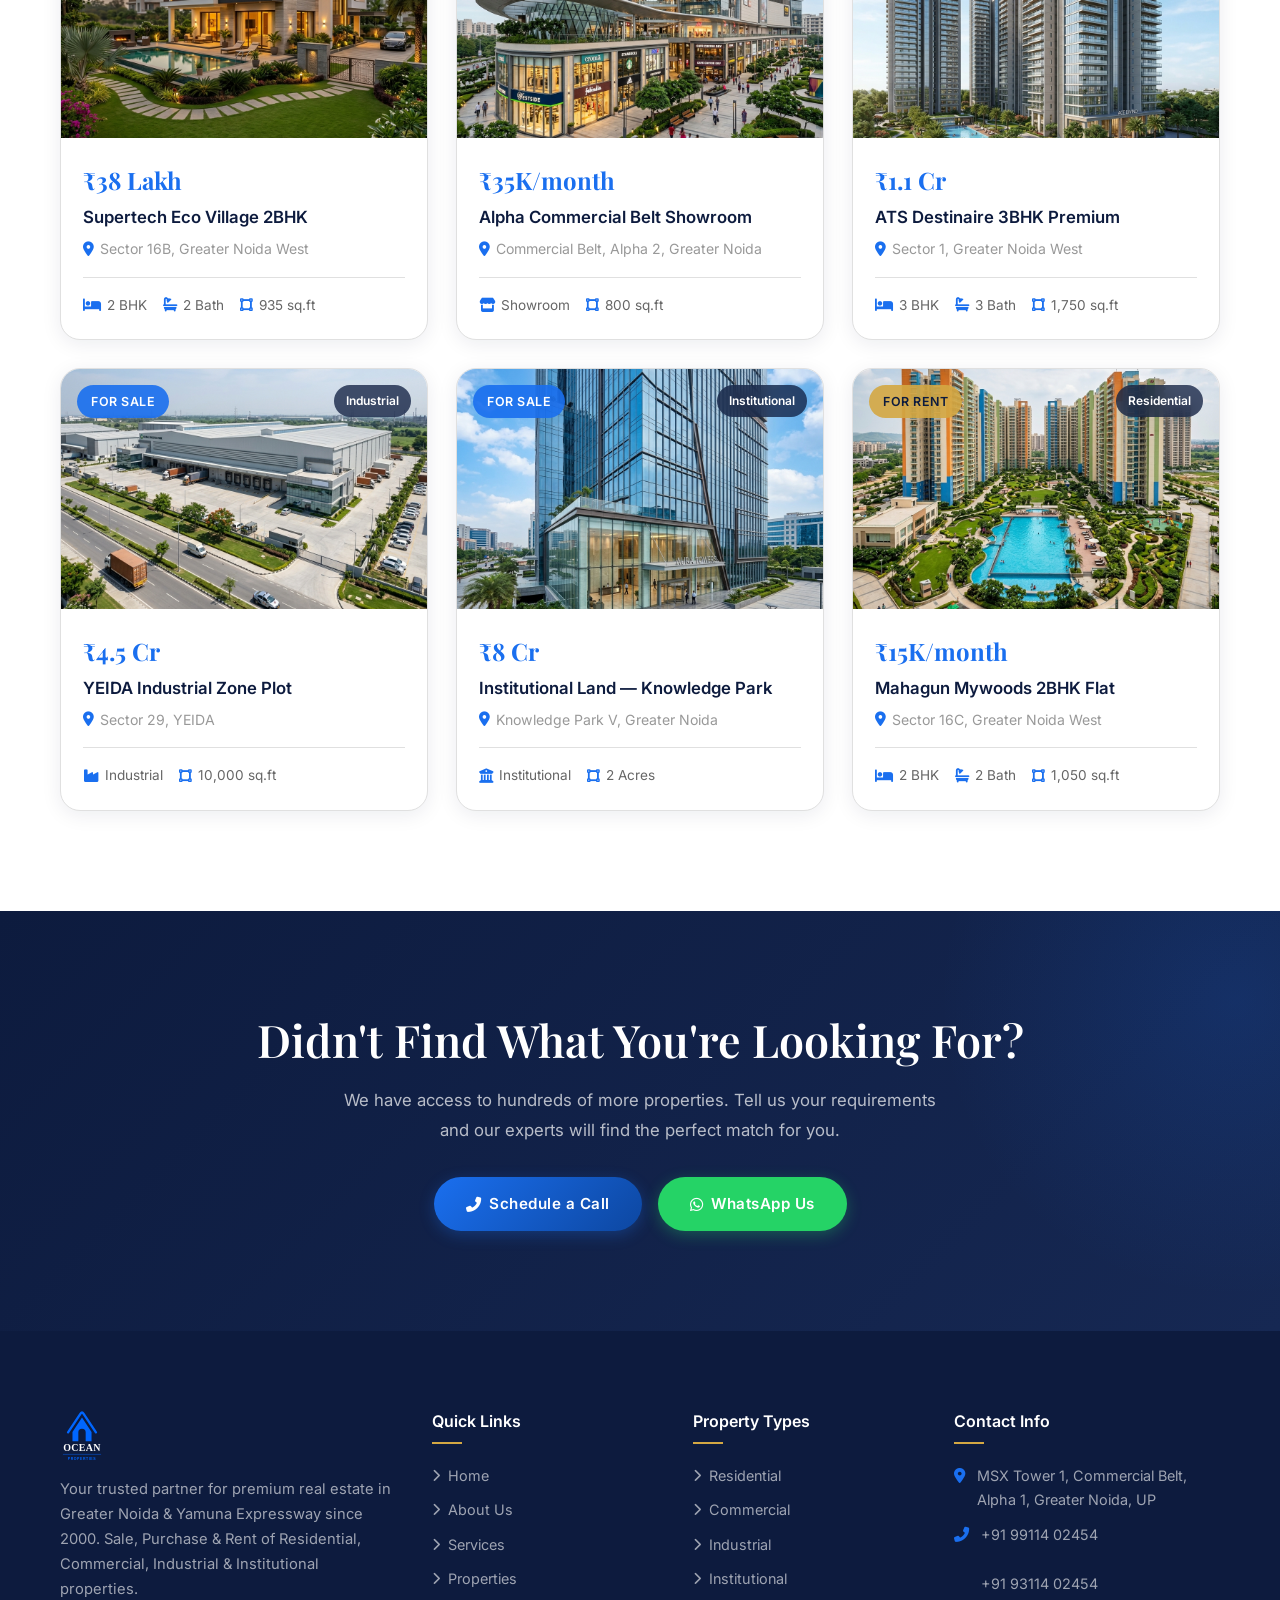
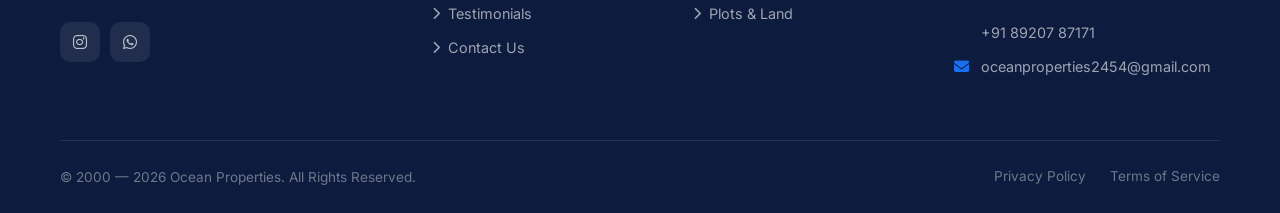
==== commit ea80cf5e: "Remove all Facebook links, clean up for deployment" ====
--- a/properties.html
+++ b/properties.html
@@ -38,7 +38,6 @@
         <a href="index.html#contact">Contact</a>
         <div class="nav-social">
           <a href="https://www.instagram.com/oceanreal.estate/" target="_blank" rel="noopener" aria-label="Instagram"><i class="fab fa-instagram"></i></a>
-          <a href="#" target="_blank" rel="noopener" aria-label="Facebook"><i class="fab fa-facebook-f"></i></a>
         </div>
       </div>
 
@@ -370,7 +369,6 @@
           <p>Your trusted partner for premium real estate in Greater Noida & Yamuna Expressway since 2000. Sale, Purchase & Rent of Residential, Commercial, Industrial & Institutional properties.</p>
           <div class="footer-social">
             <a href="https://www.instagram.com/oceanreal.estate/" target="_blank" rel="noopener" aria-label="Instagram"><i class="fab fa-instagram"></i></a>
-            <a href="#" target="_blank" rel="noopener" aria-label="Facebook"><i class="fab fa-facebook-f"></i></a>
             <a href="https://wa.me/919911402454" target="_blank" rel="noopener" aria-label="WhatsApp"><i class="fab fa-whatsapp"></i></a>
           </div>
         </div>
